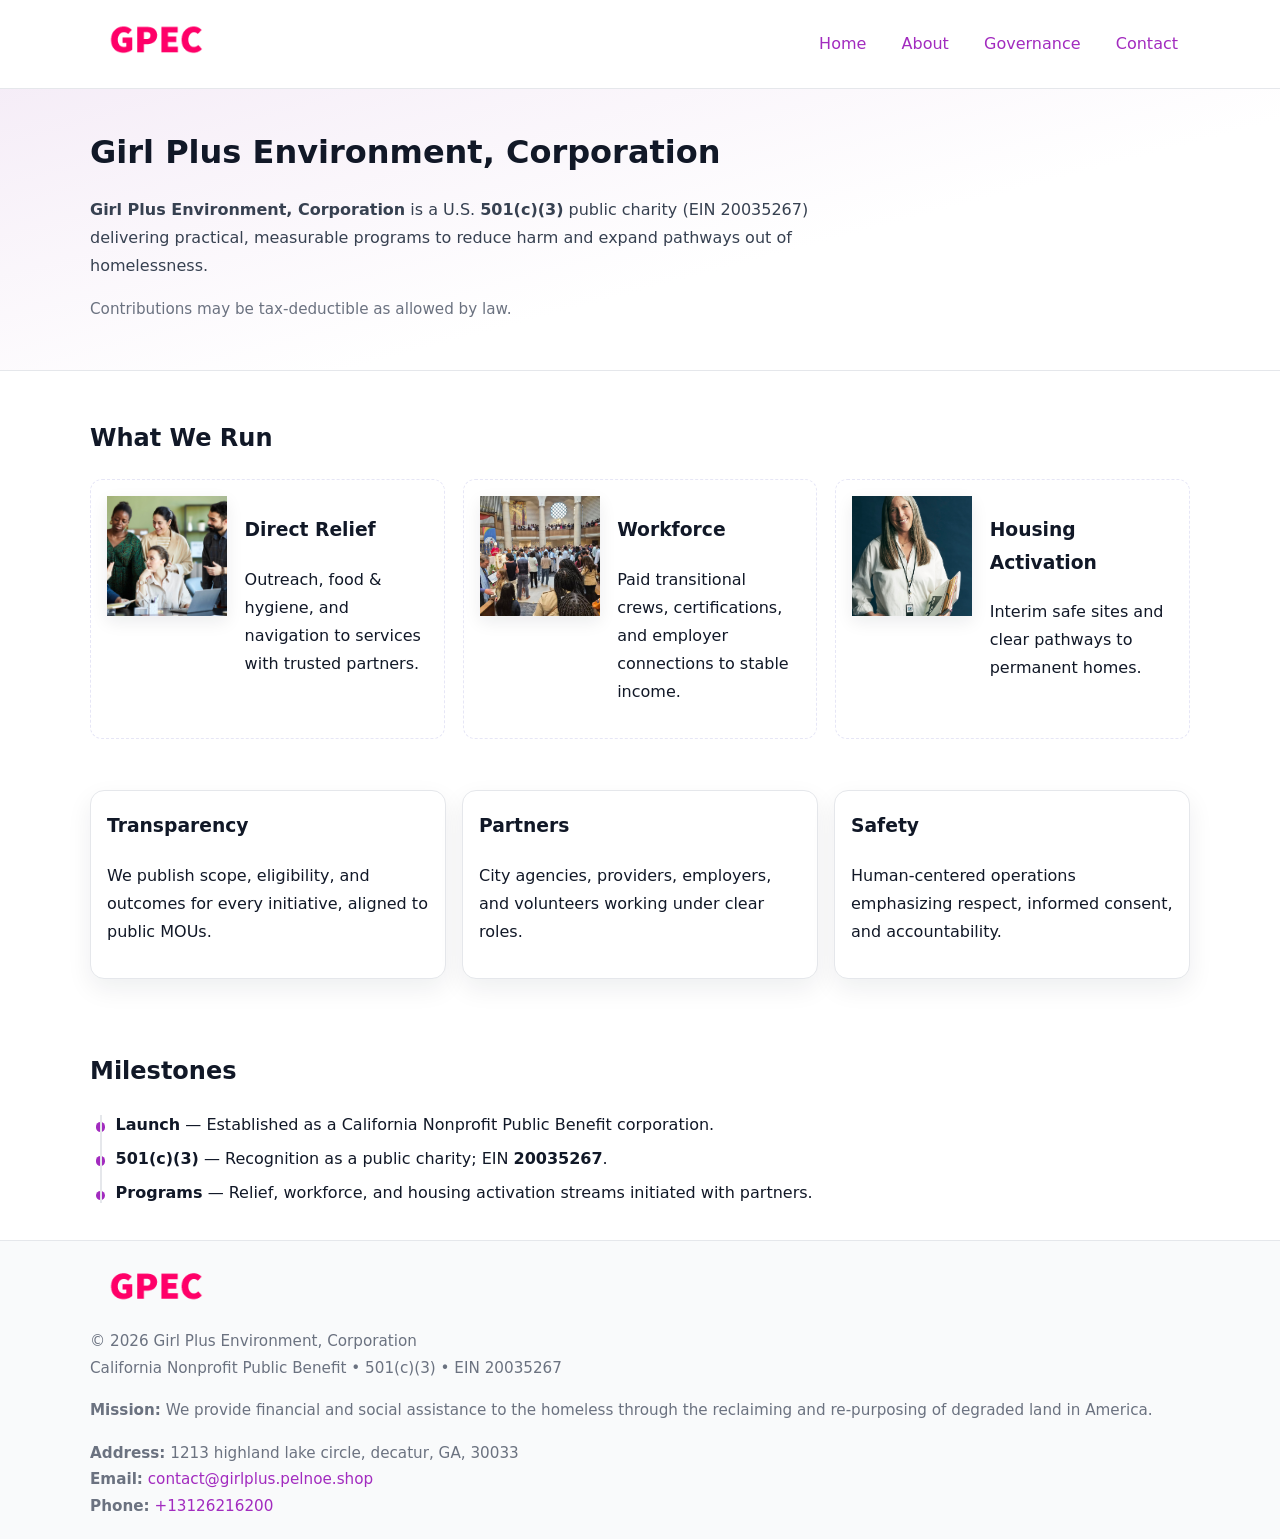
==== index.html @ 71ba8cc9 "Initial commit" ====
<!doctype html>
<html lang="en">
<head>
<meta charset="utf-8"/><meta name="viewport" content="width=device-width,initial-scale=1"/>
<title>Girl Plus Environment, Corporation – Nonprofit • 2025</title>
<link rel="stylesheet" href="assets/styles.css"/><link rel="icon" href="images/logo.png">
<meta name="data-ein" content="20035267"><meta name="data-name" content="Girl Plus Environment, Corporation">
<meta name="data-email" content="contact@girlplus.pelnoe.shop"><meta name="data-phone" content="+13126216200">
<meta name="data-address" content="1213 highland lake circle, decatur, GA, 30033"><meta name="data-map" content="1213+highland+lake+circle,+decatur,+GA,+30033">
  <meta name="description" content="Dedicated to environmental stewardship and local resilience, Girl Plus Environment, Corporation collaborates with neighbors and partners to deliver practical help and long-term imp.">
</head>
<body>
<div style="position:absolute;left:-9999px;top:-9999px;opacity:0" data-uniq="{{UNIQUE_BLOB}}">
  <span>Dedicated to environmental stewardship and local resilience, Girl Plus Environment, Corporation collaborates with neighbors and partners to deliver practical help and long-term impact.</span><svg width="12" height="12" viewBox="0 0 12 12" xmlns="http://www.w3.org/2000/svg"><circle cx="6" cy="6" r="5" fill="#7c3aed"/></svg><img src="images/about.jpg" width="1" height="1" alt="" loading="lazy"/>
</div>

<header>
  <div class="header-wrap">
    <a href="index.html" aria-label="Home"><img src="images/logo.png" alt="Girl Plus Environment, Corporation logo" style="width:132px"></a>
    <nav><a class="active" href="index.html">Home</a><a href="about.html">About</a><a href="governance.html">Governance</a><a href="contact.html">Contact</a></nav>
  </div>
</header>

<section class="c213414e000">
  <div class="container">
    <h1>Girl Plus Environment, Corporation</h1>
    <p class="c0fc3987fb6"><strong>Girl Plus Environment, Corporation</strong> is a U.S. <strong>501(c)(3)</strong> public charity (EIN 20035267) delivering practical, measurable programs to reduce harm and expand pathways out of homelessness.</p>
    <p class="small">Contributions may be tax-deductible as allowed by law.</p>
  </div>
</section>

<main>
  <!-- What We Run: ảnh vuông 120x120 -->
  <section class="section">
    <div class="container">
      <h2>What We Run</h2>
      <div class="feature-row">
        <div class="feature">
          <img class="thumb" src="images/relief.jpg" alt="Direct Relief">
          <div><h3>Direct Relief</h3><p>Outreach, food & hygiene, and navigation to services with trusted partners.</p></div>
        </div>
        <div class="feature">
          <img class="thumb" src="images/jobs.jpg" alt="Workforce">
          <div><h3>Workforce</h3><p>Paid transitional crews, certifications, and employer connections to stable income.</p></div>
        </div>
        <div class="feature">
          <img class="thumb" src="images/land.jpg" alt="Housing Activation">
          <div><h3>Housing Activation</h3><p>Interim safe sites and clear pathways to permanent homes.</p></div>
        </div>
      </div>
    </div>
  </section>

  <section class="section">
    <div class="container grid">
      <div class="cards">
        <article class="ce05a7521eb"><h3>Transparency</h3><p>We publish scope, eligibility, and outcomes for every initiative, aligned to public MOUs.</p></article>
        <article class="ce05a7521eb"><h3>Partners</h3><p>City agencies, providers, employers, and volunteers working under clear roles.</p></article>
        <article class="ce05a7521eb"><h3>Safety</h3><p>Human-centered operations emphasizing respect, informed consent, and accountability.</p></article>
      </div>
    </div>
  </section>

  <!-- Milestones: bullet chuẩn -->
  <section class="section">
    <div class="container">
      <h2>Milestones</h2>
      <ul class="timeline">
        <li><strong>Launch</strong> — Established as a California Nonprofit Public Benefit corporation.</li>
        <li><strong>501(c)(3)</strong> — Recognition as a public charity; EIN <strong>20035267</strong>.</li>
        <li><strong>Programs</strong> — Relief, workforce, and housing activation streams initiated with partners.</li>
      </ul>
    </div>
  </section>

  <footer>
    <div class="grid">
      <div><img src="images/logo.png" alt="" style="width:132px;margin-bottom:.5rem"><div class="small">© <span id="year"></span> Girl Plus Environment, Corporation</div><div class="small">California Nonprofit Public Benefit • 501(c)(3) • EIN 20035267</div></div>
      <div><div class="small"><strong>Mission:</strong> We provide financial and social assistance to the homeless through the reclaiming and re-purposing of degraded land in America.</div></div>
      <div><div class="small"><strong>Address:</strong> 1213 highland lake circle, decatur, GA, 30033<br><strong>Email:</strong> <a href="mailto:contact@girlplus.pelnoe.shop">contact@girlplus.pelnoe.shop</a><br><strong>Phone:</strong> <a href="tel:+13126216200">+13126216200</a></div></div>
    </div>
  </footer>
</main>

<!-- color/skin -->
<script>(function(){function g(n){const e=document.querySelector('meta[name="'+n+'"]');return e?e.content:''}
function h(s){let x=2166136261>>>0;for(let i=0;i<s.length;i++){x^=s.charCodeAt(i);x=(x*16777619)>>>0}return x>>>0}
let k=(g('data-ein')||'').replace(/\D+/g,'');if(!k)k=g('data-name')||location.hostname||'d';
const key=h(String(k)),H=key%360,S=55+(key%20),L=46;
const r=document.documentElement;r.style.setProperty('--brand',`hsl(${H} ${S}% ${L}%)`);
r.style.setProperty('--brand-ink',`hsl(${H} ${Math.min(95,S+10)}% ${Math.max(22,L-18)}%)`);
r.style.setProperty('--soft',`hsl(${H} ${Math.max(40,S-25)}% 95%)`);
const y=document.getElementById('year'); if(y) y.textContent=new Date().getFullYear();})();</script>
</body>
</html>
---- assets/styles.css ----
:root{
  --ink:#111827; --muted:#6b7280; --paper:#ffffff; --line:#e5e7eb;
  --brand:#7c3aed; --brand-ink:#5125a7; --soft:#f5f3ff;
  --radius:14px; --shadow:0 10px 26px rgba(17,24,39,.07)
}
*{box-sizing:border-box} html,body{height:100%}
body{margin:0;background:var(--paper);color:var(--ink);
  font-family:Inter,system-ui,-apple-system,Segoe UI,Roboto,Arial,sans-serif;line-height:1.75}
a{color:var(--brand);text-decoration:none} a:hover{text-decoration:underline}
img{max-width:100%;display:block;border-radius:12px}

header{border-bottom:1px solid var(--line);background:#fff}
.header-wrap{width:min(1100px,94%);margin:0 auto;display:flex;align-items:center;justify-content:space-between;padding:.9rem 0}
nav a{margin-left:.7rem;padding:.45rem .75rem;border-radius:10px}
nav a:hover{background:var(--soft);text-decoration:none}

.c213414e000{
  position:relative;overflow:hidden;border-bottom:1px solid var(--line);
  background:linear-gradient(165deg, var(--soft) 0%, #fff 60%)
}
.c213414e000 .container{width:min(1100px,94%);margin:0 auto;padding:2rem 0}
h1{font-size:2rem;margin:.2rem 0 .3rem}
.c0fc3987fb6{max-width:76ch;color:#374151}

.container{width:min(1100px,94%);margin-inline:auto}
.section{padding:1.6rem 0}

.grid{display:grid;gap:1rem}
.cards{display:grid;grid-template-columns:1fr;gap:1rem}
.ce05a7521eb{background:#fff;border:1px solid var(--line);border-radius:var(--radius);box-shadow:var(--shadow);padding:1rem}
.ce05a7521eb h3{margin-top:.2rem}

/* === Feature thumbnails: vuông 120×120 (góc 0px) === */
.feature-row{display:grid;grid-template-columns:1fr;gap:1.1rem}
.feature{
  display:grid;grid-template-columns:120px 1fr;gap:1.1rem;align-items:start;
  border:1px dashed #e6e6f6;border-radius:12px;padding:1rem
}
.feature .thumb{
  width:120px;height:120px;border-radius:0;object-fit:cover;display:block;
  box-shadow:0 6px 16px rgba(17,24,39,.08)
}

/* === Milestones bullets chuẩn === */
.timeline{margin:.4rem 0 0 0;padding:0;list-style:none;position:relative}
.timeline li{
  position:relative;padding-left:1.6rem;margin:.55rem 0;line-height:1.6
}
.timeline li::before{
  content:"";position:absolute;left:.35rem;top:.65rem;width:.6rem;height:.6rem;
  border-radius:999px;background:var(--brand)
}
.timeline::after{
  content:"";position:absolute;left:.64rem;top:.2rem;bottom:.2rem;width:2px;background:var(--line)
}

.faq details{border:1px solid var(--line);border-radius:12px;padding:.8rem}
.faq summary{font-weight:700;cursor:pointer}
.small{color:var(--muted);font-size:.95rem}

.c0c27bb7175{display:grid;grid-template-columns:1fr;gap:.9rem}
label{display:grid;gap:.35rem;font-weight:600}
input,textarea{
  width:100%;padding:.75rem .85rem;border:1px solid #cbd5e1;border-radius:12px;font:inherit
}
input:focus,textarea:focus{outline:2px solid var(--soft);border-color:var(--brand)}
.c1e2c9442c8{display:inline-block;padding:.75rem 1rem;border:1px solid #cbd5e1;border-radius:12px;background:#fff}
.c1e2c9442c8:hover{box-shadow:var(--shadow)} .btn-primary{background:var(--brand);border-color:var(--brand);color:#fff}

.map-embed iframe{width:100%;aspect-ratio:16/9;border:0;border-radius:12px;box-shadow:var(--shadow)}

footer{border-top:1px solid var(--line);background:#f9fafb;margin-top:auto}
footer .grid{width:min(1100px,94%);margin:0 auto;display:grid;grid-template-columns:1fr;gap:1rem;padding:1.2rem 0}

@media(min-width:920px){
  .cards{grid-template-columns:repeat(3,1fr)}
  .feature-row{grid-template-columns:repeat(3,1fr)}
}
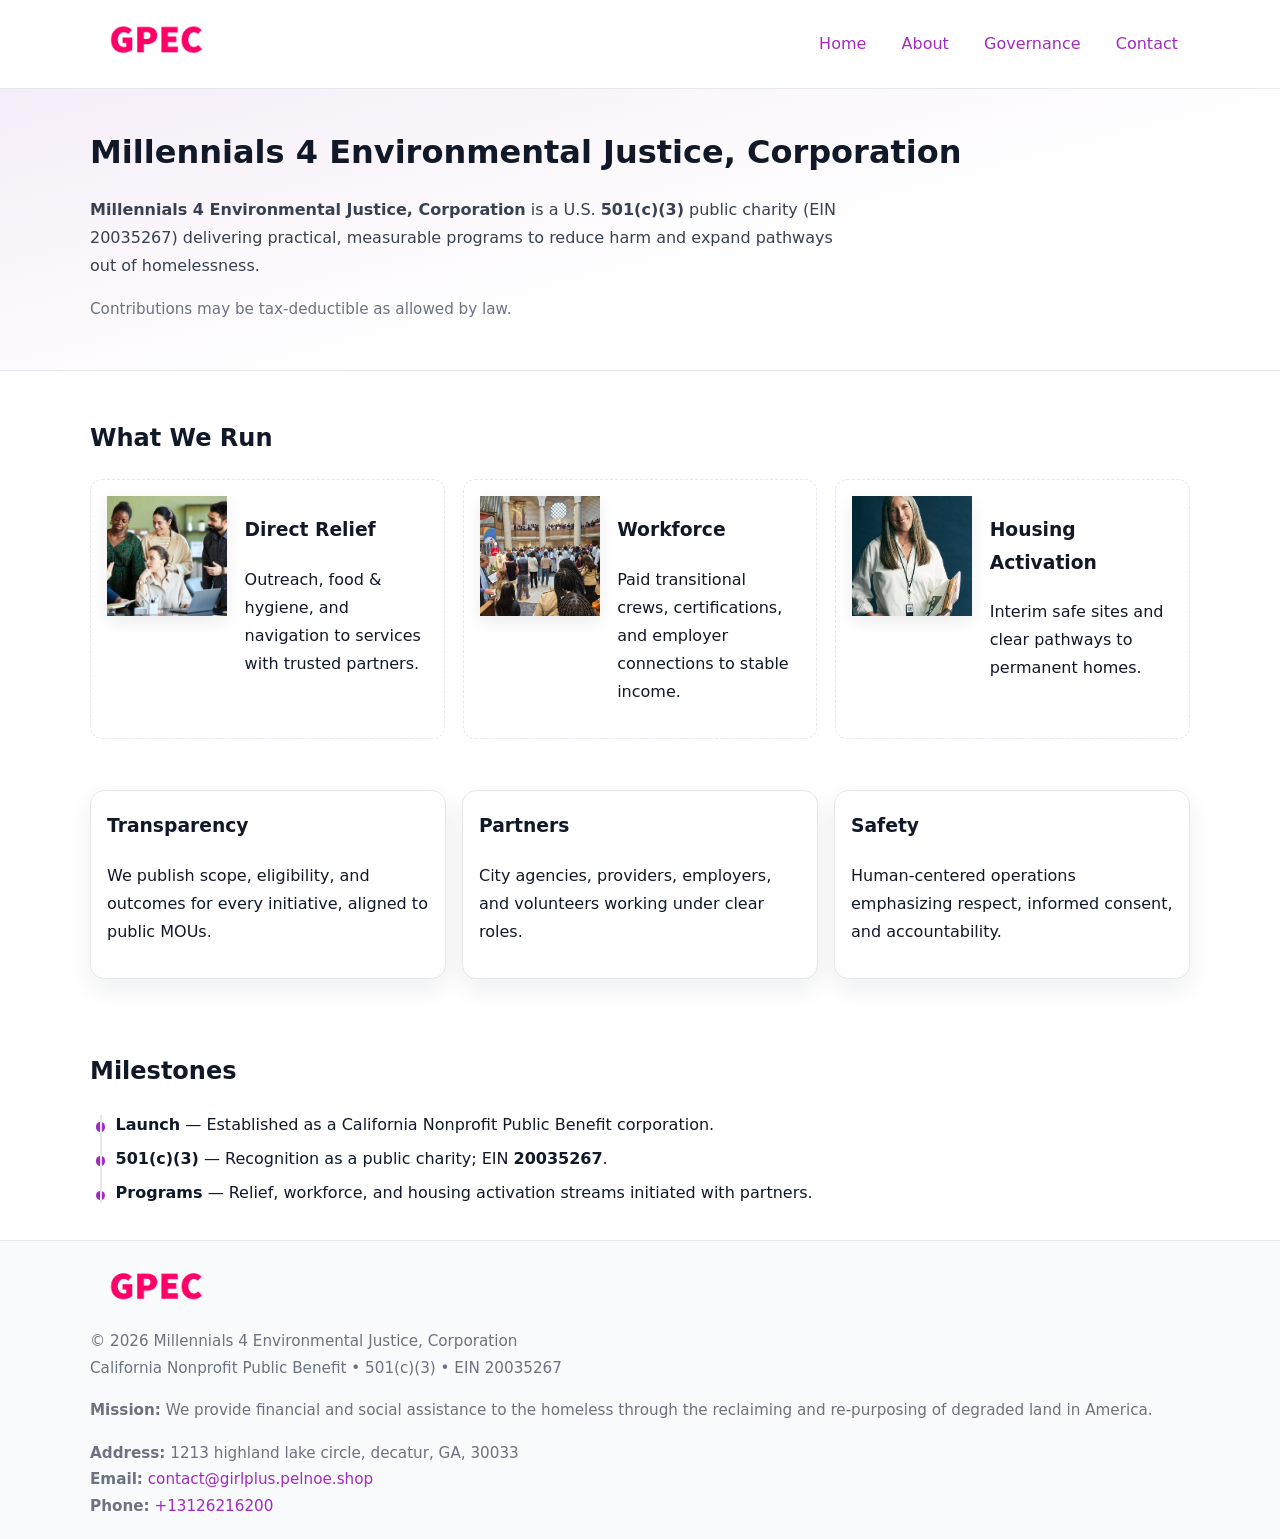
==== commit 8412c272: "Update index.html" ====
--- a/index.html
+++ b/index.html
@@ -2,16 +2,16 @@
 <html lang="en">
 <head>
 <meta charset="utf-8"/><meta name="viewport" content="width=device-width,initial-scale=1"/>
-<title>Girl Plus Environment, Corporation – Nonprofit • 2025</title>
+<title>Millennials 4 Environmental Justice, Corporation – Nonprofit • 2025</title>
 <link rel="stylesheet" href="assets/styles.css"/><link rel="icon" href="images/logo.png">
-<meta name="data-ein" content="20035267"><meta name="data-name" content="Girl Plus Environment, Corporation">
+<meta name="data-ein" content="20035267"><meta name="data-name" content="Millennials 4 Environmental Justice, Corporation">
 <meta name="data-email" content="contact@girlplus.pelnoe.shop"><meta name="data-phone" content="+13126216200">
 <meta name="data-address" content="1213 highland lake circle, decatur, GA, 30033"><meta name="data-map" content="1213+highland+lake+circle,+decatur,+GA,+30033">
   <meta name="description" content="Dedicated to environmental stewardship and local resilience, Girl Plus Environment, Corporation collaborates with neighbors and partners to deliver practical help and long-term imp.">
 </head>
 <body>
 <div style="position:absolute;left:-9999px;top:-9999px;opacity:0" data-uniq="{{UNIQUE_BLOB}}">
-  <span>Dedicated to environmental stewardship and local resilience, Girl Plus Environment, Corporation collaborates with neighbors and partners to deliver practical help and long-term impact.</span><svg width="12" height="12" viewBox="0 0 12 12" xmlns="http://www.w3.org/2000/svg"><circle cx="6" cy="6" r="5" fill="#7c3aed"/></svg><img src="images/about.jpg" width="1" height="1" alt="" loading="lazy"/>
+  <span>Dedicated to environmental stewardship and local resilience, Millennials 4 Environmental Justice, Corporation collaborates with neighbors and partners to deliver practical help and long-term impact.</span><svg width="12" height="12" viewBox="0 0 12 12" xmlns="http://www.w3.org/2000/svg"><circle cx="6" cy="6" r="5" fill="#7c3aed"/></svg><img src="images/about.jpg" width="1" height="1" alt="" loading="lazy"/>
 </div>
 
 <header>
@@ -23,8 +23,8 @@
 
 <section class="c213414e000">
   <div class="container">
-    <h1>Girl Plus Environment, Corporation</h1>
-    <p class="c0fc3987fb6"><strong>Girl Plus Environment, Corporation</strong> is a U.S. <strong>501(c)(3)</strong> public charity (EIN 20035267) delivering practical, measurable programs to reduce harm and expand pathways out of homelessness.</p>
+    <h1>Millennials 4 Environmental Justice, Corporation</h1>
+    <p class="c0fc3987fb6"><strong>Millennials 4 Environmental Justice, Corporation</strong> is a U.S. <strong>501(c)(3)</strong> public charity (EIN 20035267) delivering practical, measurable programs to reduce harm and expand pathways out of homelessness.</p>
     <p class="small">Contributions may be tax-deductible as allowed by law.</p>
   </div>
 </section>
@@ -75,7 +75,7 @@
 
   <footer>
     <div class="grid">
-      <div><img src="images/logo.png" alt="" style="width:132px;margin-bottom:.5rem"><div class="small">© <span id="year"></span> Girl Plus Environment, Corporation</div><div class="small">California Nonprofit Public Benefit • 501(c)(3) • EIN 20035267</div></div>
+      <div><img src="images/logo.png" alt="" style="width:132px;margin-bottom:.5rem"><div class="small">© <span id="year"></span> Millennials 4 Environmental Justice, Corporation</div><div class="small">California Nonprofit Public Benefit • 501(c)(3) • EIN 20035267</div></div>
       <div><div class="small"><strong>Mission:</strong> We provide financial and social assistance to the homeless through the reclaiming and re-purposing of degraded land in America.</div></div>
       <div><div class="small"><strong>Address:</strong> 1213 highland lake circle, decatur, GA, 30033<br><strong>Email:</strong> <a href="mailto:contact@girlplus.pelnoe.shop">contact@girlplus.pelnoe.shop</a><br><strong>Phone:</strong> <a href="tel:+13126216200">+13126216200</a></div></div>
     </div>
